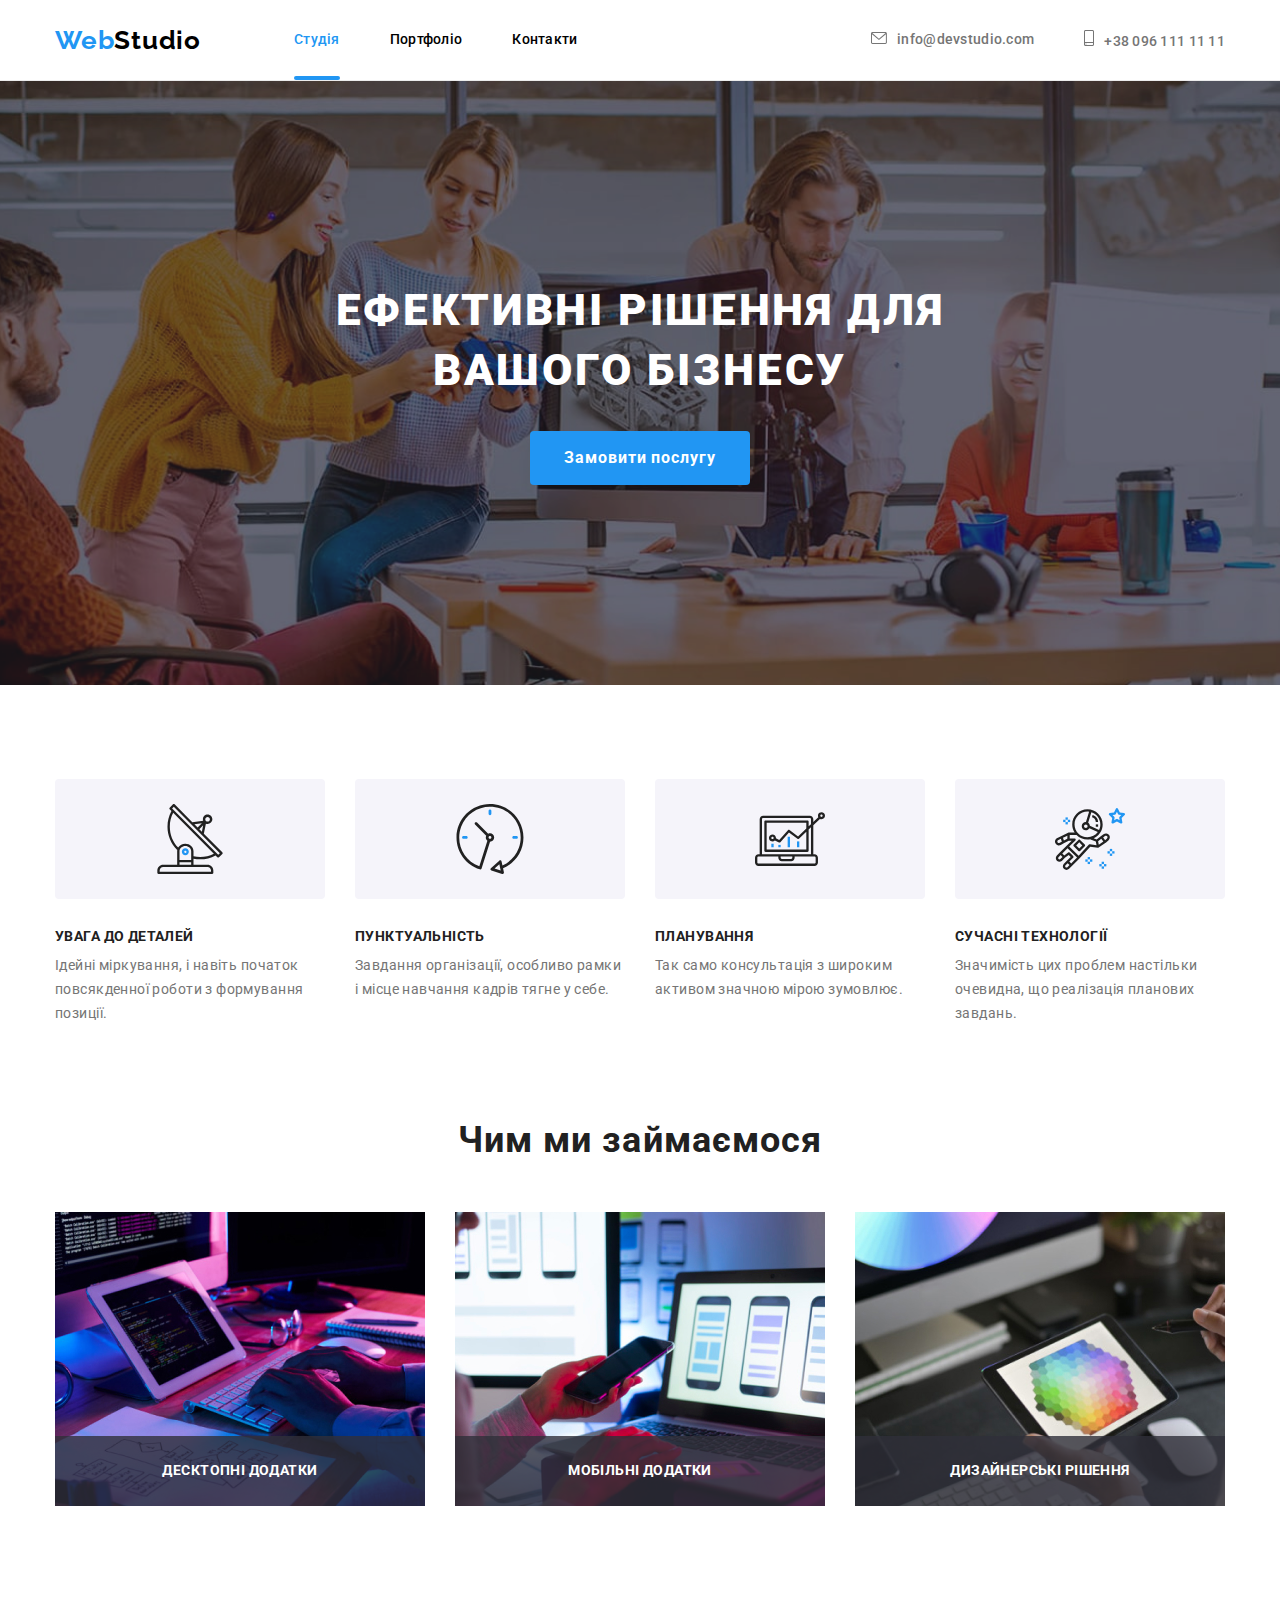
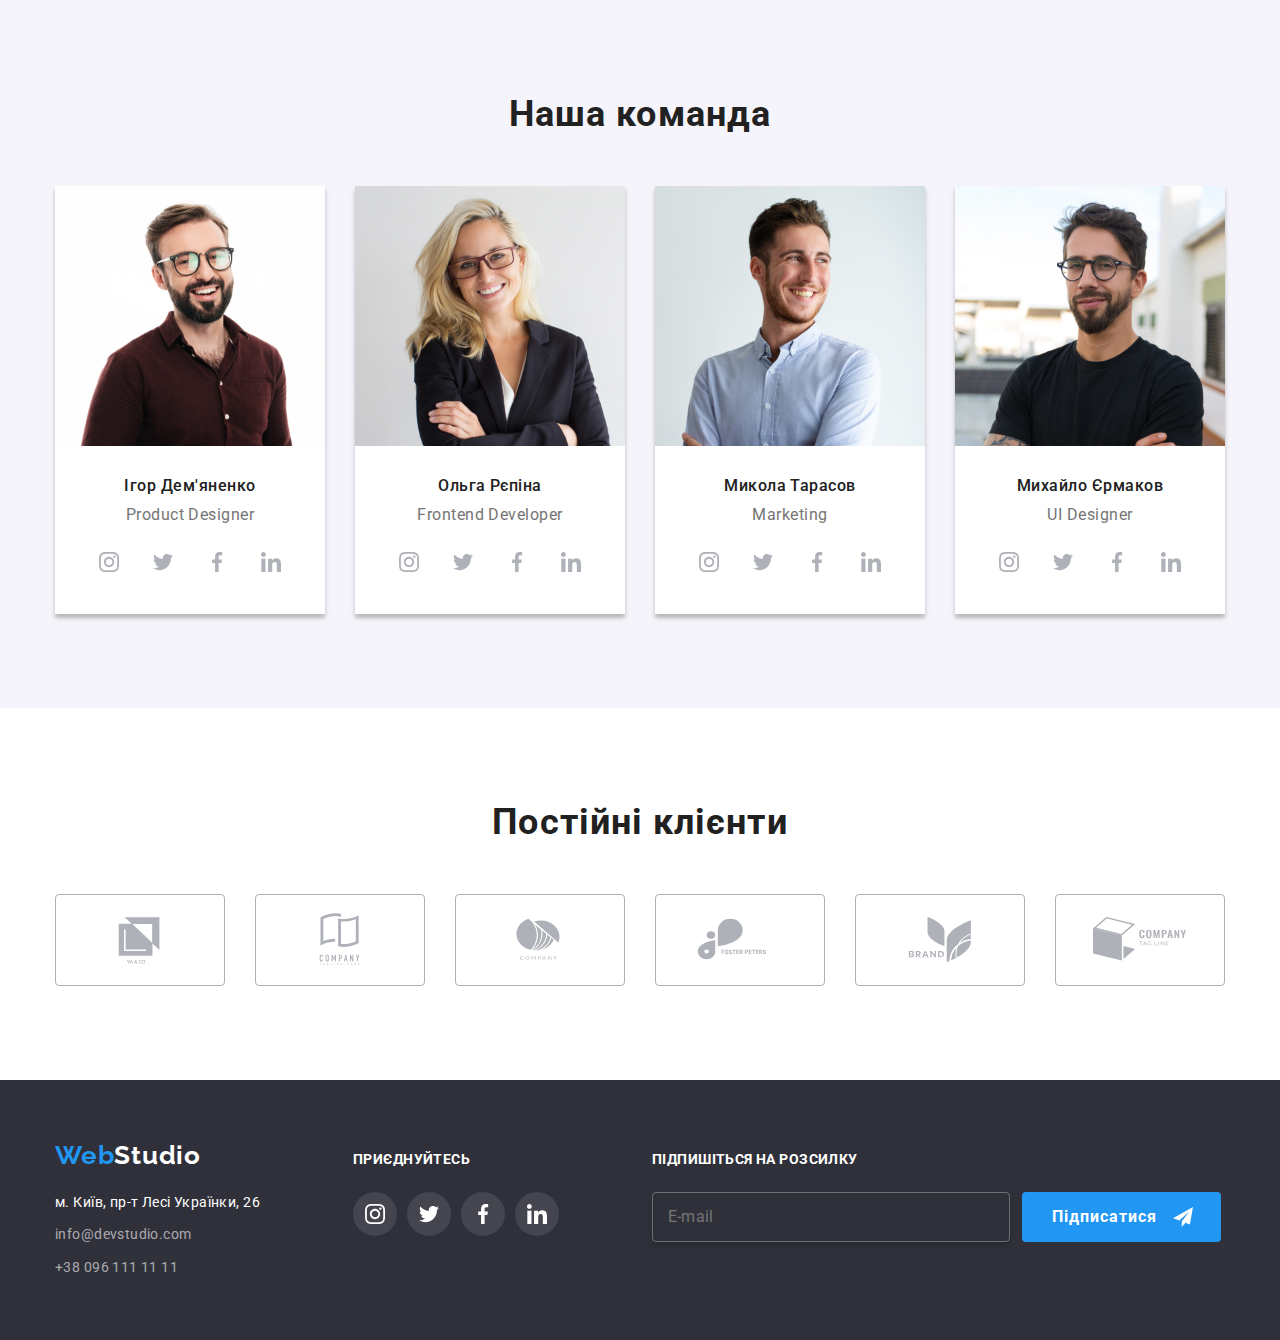
==== index.html @ 52f55c36 "Alex" ====
<!DOCTYPE html>
<html lang="uk">
  <head>
    <meta charset="UTF-8">
    <meta http-equiv="X-UA-Compatible" content="IE=edge">
    <meta name="viewport" content="width=device-width, initial-scale=1.0">
    <title>WebSudio</title>    
    <link rel="preconnect" href="https://fonts.googleapis.com">
    <link rel="preconnect" href="https://fonts.gstatic.com" crossorigin>
    <link href="https://fonts.googleapis.com/css2?family=Raleway:wght@700&family=Roboto:wght@400;500;700;900&display=swap" rel="stylesheet">    
    <link rel="stylesheet" href="https://cdnjs.cloudflare.com/ajax/libs/modern-normalize/1.1.0/modern-normalize.css" integrity="sha512-Y0MM+V6ymRKN2zStTqzQ227DWhhp4Mzdo6gnlRnuaNCbc+YN/ZH0sBCLTM4M0oSy9c9VKiCvd4Jk44aCLrNS5Q==" crossorigin="anonymous" referrerpolicy="no-referrer">
    <link rel="stylesheet" href="./css/style.css">
  </head>
  <body>
    <!-- Шапка сторінки -->
    <header class="header">
      <nav class="container main-nav">
      <!-- Навігація на інші сторінки -->        
        <a class="header-logo link" href="./">        
          <span class="logo-cyan">Web</span>Studio
        </a>          
        <ul class="header-list list">
          <li class="item"><a href="./" class="header-link-select link">Студія</a></li>
          <li class="item"><a href="./portfolio.html" class="header-link link">Портфоліо</a></li>
          <li class="item"><a href="" class="header-link link">Контакти</a></li>
        </ul>                
        <!-- Посилання на e-mail та телефон-->        
        <ul class="auth list">
          <li class="item">
           <a class="auth-mail link" href="mailto:info@devstudio.com"><svg width="16" height="12" class="auth-mail-icon">
            <use href="./images/icons.svg#icon-envelope"></use>
          </svg>info@devstudio.com</a>          
          </li>
          <li class="item"><a class="auth-tel link"  href="tel:+380961111111"><svg width="10" height="16" class="auth-tel-icon">
            <use href="./images/icons.svg#icon-smartphone"></use>
          </svg>+38 096 111 11 11</a></li>
        </ul>
        </nav>              
    </header>    
    <!-- Основна сторінка сайту-->  
    <main>
      <!-- Герой-->
      <section class="hero">
        <div class="container-hero">        
        <h1 class="hero-title">Ефективні рішення для вашого бізнесу</h1>        
          <button type="button" class="hero-btn link" data-modal-open>Замовити послугу</button>
          <!-- Модальне вікно-->    
          <div class="backdrop is-hidden" data-modal>
            <div class="modal">
              <p class="modal-heading">Залиште свої дані, ми вам передзвонимо</p>
              <form action="">
                <div class="modal-input-group">
                  <label for="name" class="lab-form">Ім'я</label>
                  <div class="modal-input-wrapper">
                    <input type="text" class="modal-input" placeholder="" name="name" required autofocus>
                  <svg width="18" height="18" class="modal-input-icon">
                    <use href="./images/icons.svg#icon-person">
                  </svg>
                  </div>
                </div>
                <div class="modal-input-group">
                  <label for="name" class="lab-form">Телефон</label>
                  <div class="modal-input-wrapper">
                    <input type="tel" class="modal-input" name="tel" required>
                  <svg width="18" height="18" class="modal-input-icon">
                    <use href="./images/icons.svg#icon-phone">
                  </svg>
                  </div>
                </div>                  
                <div class="modal-input-group">
                  <label for="name" class="lab-form">Пошта</label>
                  <div class="modal-input-wrapper">
                    <input type="email" class="modal-input" placeholder="" name="email" required>
                    <svg width="18" height="18"class="modal-input-icon">
                      <use href="./images/icons.svg#icon-email">
                    </svg>
                  </div>
                </div>
                <div class="modal-input-group">
                  <label for="coment" class="lab-form">Коментар</label>
                  <textarea name="coment" id="coment" class="modal-text" placeholder="Введіть текст"></textarea></div>
                <div class="center-checkbox">
                  <div class="modal-checkbox">
                    <label class="modal-conditions">
                      <input type="checkbox" name="conditions" class="checkbox"><span class="checkbox-icon"></span>Погоджуюся з розсилкою та приймаю
                    </label>
                    <a href="" class="modal-umovi">Умови договору</a>
                  </div>
                </div>
                <button type="submit" class="form-send-btn">Відправити</button>
              </form>
              <button type="button" class="modal-close" data-modal-close><svg width="18" height="18" class="close-icon">
                <use href="./images/icons.svg#icon-close"></use>
              </svg></button>
            </div>
          </div>
          <script src="./is/modal.js"></script>
        </div>
      </section>
      <!-- Функції-->      
      <section class="feature">
        <div class="container">          
        <ul class="feature-list list">
            <li class="item"> 
              <div class="feature-icon">
              <svg width="70" height="70">
                <use href="./images/icons.svg#icon-antenna"></use>
              </svg></div>
              <h3 class="feature-title">УВАГА ДО ДЕТАЛЕЙ</h3>
              <p class="feature-text">Ідейні міркування, і навіть початок повсякденної роботи з формування позиції.</p>          
            </li>
            <li class="item"> 
              <div class="feature-icon">
                <svg width="70" height="70">
                <use href="./images/icons.svg#icon-clock"></use>
              </svg></div>
              <h3 class="feature-title">ПУНКТУАЛЬНІСТЬ</h3>
              <p class="feature-text">Завдання організації, особливо рамки і місце навчання кадрів тягне у себе.</p>
            </li>
            <li class="item">
              <div class="feature-icon">
                <svg width="70" height="70">
                <use href="./images/icons.svg#icon-diagram"></use>
              </svg></div>
              <h3 class="feature-title">ПЛАНУВАННЯ</h3>
              <p class="feature-text">Так само консультація з широким активом значною мірою зумовлює.</p>
            </li>
            <li class="item">
              <div class="feature-icon">
                <svg width="70" height="70">
                <use href="./images/icons.svg#icon-astronaut"></use>
              </svg></div>
              <h3 class="feature-title">СУЧАСНІ ТЕХНОЛОГІЇ</h3>
              <p class="feature-text">Значимість цих проблем настільки очевидна, що реалізація планових завдань.</p>
            </li>
        </ul>
        </div>
      </section>
      <!-- Напрями-->
      <section class="direct">
        <div class="container">
        <h2 class="title">Чим ми займаємося</h2>
        <ul class="direct-list list">
          <li class="direct-item">
            <a href="">
              <img src="./images/box-1.jpg" alt="бокс 1" width="370" height="294">
            </a>
            <div class="direct-subtitle">Десктопні додатки</div>
          </li>
          <li class="direct-item">
            <a href="">
              <img src="./images/box-2.jpg" alt="бокс 2" width="370" height="294">
            </a>
            <div class="direct-subtitle">Мобільні додатки</div>
          </li>
          <li class="direct-item">
            <a href="">
              <img src="./images/box-3.jpg" alt="бокс 3" width="370" height="294">
            </a>
            <div class="direct-subtitle">Дизайнерські рішення</div>
          </li>
        </ul>
        </div>
      </section>
      <!-- Команда-->
      <section class="team">
        <div class="container">
        <h2 class="title">Наша команда</h2>      
        <ul  class="team-list list">
          <li class="team-item">
            <img src="./images/team_card_1.jpg" alt="картка команди 1" width="270" height="260">
            <h3 class="subtitle">Ігор Дем'яненко</h3>
            <p class="desc">Product Designer</p>
            <ul class="team-soc-list list">
              <li class="soc-item"><a href="#" class="soc-link link">
                <svg width="20" height="20" class="soc-icon">
                  <use href="./images/icons.svg#icon-instagram"></use>
                </svg>
              </a></li>
              <li class="soc-item"><a href="#" class="soc-link link">
                <svg width="20" height="20" class="soc-icon">
                  <use href="./images/icons.svg#icon-twitter"></use>
                </svg>
              </a></li>
              <li class="soc-item"><a href="#" class="soc-link link">
                <svg width="20" height="20" class="soc-icon">
                  <use href="./images/icons.svg#icon-facebook"></use>
                </svg>
              </a></li>
              <li class="soc-item"><a href="#" class="soc-link link">
                <svg width="20" height="20" class="soc-icon">
                  <use href="./images/icons.svg#icon-linkedin"></use>
                </svg>
              </a></li>
            </ul>
          </li>
          <li class="team-item">
            <img src="./images/team_card_2.jpg" alt="картка команди 2" width="270" height="260">
            <h3 class="subtitle">Ольга Рєпіна</h3>
            <p class="desc">Frontend Developer</p>
            <ul class="team-soc-list list">
              <li class="soc-item"><a href="#" class="soc-link link">
                  <svg width="20" height="20" class="soc-icon">
                    <use href="./images/icons.svg#icon-instagram"></use>
                  </svg>
                </a></li>
              <li class="soc-item"><a href="#" class="soc-link link">
                  <svg width="20" height="20" class="soc-icon">
                    <use href="./images/icons.svg#icon-twitter"></use>
                  </svg>
                </a></li>
              <li class="soc-item"><a href="#" class="soc-link link">
                  <svg width="20" height="20" class="soc-icon">
                    <use href="./images/icons.svg#icon-facebook"></use>
                  </svg>
                </a></li>
              <li class="soc-item"><a href="#" class="soc-link link">
                  <svg width="20" height="20" class="soc-icon">
                    <use href="./images/icons.svg#icon-linkedin"></use>
                  </svg>
                </a></li>
            </ul>
          </li>
          <li class="team-item">
            <img src="./images/team_card_3.jpg" alt="картка команди 3" width="270" height="260">
            <h3 class="subtitle">Микола Тарасов</h3>
            <p class="desc">Marketing</p>
            <ul class="team-soc-list list">
              <li class="soc-item"><a href="#" class="soc-link link">
                  <svg width="20" height="20" class="soc-icon">
                    <use href="./images/icons.svg#icon-instagram"></use>
                  </svg>
                </a></li>
              <li class="soc-item"><a href="#" class="soc-link link">
                  <svg width="20" height="20" class="soc-icon">
                    <use href="./images/icons.svg#icon-twitter"></use>
                  </svg>
                </a></li>
              <li class="soc-item"><a href="#" class="soc-link link">
                  <svg width="20" height="20" class="soc-icon">
                    <use href="./images/icons.svg#icon-facebook"></use>
                  </svg>
                </a></li>
              <li class="soc-item"><a href="#" class="soc-link link">
                  <svg width="20" height="20" class="soc-icon">
                    <use href="./images/icons.svg#icon-linkedin"></use>
                  </svg>
                </a></li>
            </ul>
          </li>
          <li class="team-item">
            <img src="./images/team_card_4.jpg" alt="картка команди 4" width="270" height="260">
            <h3 class="subtitle">Михайло Єрмаков</h3>
            <p class="desc">UI Designer</p>
            <ul class="team-soc-list list">
              <li class="soc-item"><a href="#" class="soc-link link">
                  <svg width="20" height="20" class="soc-icon">
                    <use href="./images/icons.svg#icon-instagram"></use>
                  </svg>
                </a></li>
              <li class="soc-item"><a href="#" class="soc-link link">
                  <svg width="20" height="20" class="soc-icon">
                    <use href="./images/icons.svg#icon-twitter"></use>
                  </svg>
                </a></li>
              <li class="soc-item"><a href="#" class="soc-link link">
                  <svg width="20" height="20" class="soc-icon">
                    <use href="./images/icons.svg#icon-facebook"></use>
                  </svg>
                </a></li>
              <li class="soc-item"><a href="#" class="soc-link link">
                  <svg width="20" height="20" class="soc-icon">
                    <use href="./images/icons.svg#icon-linkedin"></use>
                  </svg>
                </a></li>
            </ul>
          </li>
        </ul>
        </div>
      </section>
      <!-- Клієнти-->
      <section class="customers">
        <div class="container">
          <h2 class="title">Постійні клієнти</h2>
          <ul class="customers-list list">
            <li class="customers-item"><a href="#" class="customers-link link">
              <svg width="106" height="60" class="customers-icon">
                <use href="./images/icons.svg#icon-Logo-1"></use>
              </svg>
            </a></li>
            <li class="customers-item"><a href="#" class="customers-link link">
                <svg width="106" height="60" class="customers-icon">
                  <use href="./images/icons.svg#icon-Logo-2"></use>
                </svg>
              </a></li>
            <li class="customers-item"><a href="#" class="customers-link link">
                <svg width="106" height="60" class="customers-icon">
                  <use href="./images/icons.svg#icon-Logo-3"></use>
                </svg>
              </a></li>
            <li class="customers-item"><a href="#" class="customers-link link">
                <svg width="106" height="60" class="customers-icon">
                  <use href="./images/icons.svg#icon-Logo-4"></use>
                </svg>
              </a></li>
            <li class="customers-item"><a href="#" class="customers-link link">
                <svg width="106" height="60" class="customers-icon">
                  <use href="./images/icons.svg#icon-Logo-5"></use>
                </svg>
              </a></li>
            <li class="customers-item"><a href="#" class="customers-link link">
                <svg width="106" height="60" class="soc-icon">
                  <use href="./images/icons.svg#icon-Logo-6"></use>
                </svg>
              </a></li>
          </ul>
        </div>
      </section>      
    </main>
    <!-- FOOtER-->
    <footer class="footer">
      <div class="container-footer">
        <div class="footer-block">
          <a class="footer-logo link" href="./">
            <span class="logo-cyan">Web</span>Studio
          </a>
          <address class="footer-address-text link">
            <p>м. Київ, пр-т Лесі Українки, 26</p>
            <!-- Посилання на e-mail та телкфон-->
            <ul class="footer-nav list">
              <li class="item"><a class="footer-mail link" href="mailto:info@devstudio.com">info@devstudio.com</a></li>
              <li><a class="footer-tel link" href="tel:+380961111111">+38 096 111 11 11</a></li>
            </ul>
          </address>
        </div>
        <div class="footer-block">
          <h4 class="foot-subtitle">приєднуйтесь</h4>
          <ul class="footer-soc-list list">
            <li class="footer-soc-item"><a href="#" class="footer-soc-link link">
                <svg width="20" height="20" class="footer-soc-icon">
                  <use href="./images/icons.svg#icon-instagram"></use>
                </svg>
              </a></li>
            <li class="footer-soc-item"><a href="#" class="footer-soc-link link">
                <svg width="20" height="20" class="soc-icon">
                  <use href="./images/icons.svg#icon-twitter"></use>
                </svg>
              </a></li>
            <li class="footer-soc-item"><a href="#" class="footer-soc-link link">
                <svg width="20" height="20" class="soc-icon">
                  <use href="./images/icons.svg#icon-facebook"></use>
                </svg>
              </a></li>
            <li class="footer-soc-item"><a href="#" class="footer-soc-link link">
                <svg width="20" height="20" class="soc-icon">
                  <use href="./images/icons.svg#icon-linkedin"></use>
                </svg>
              </a></li>
          </ul>
        </div>
        <div class="footer-block">
          <h4 class="foot-subtitle">Підпишіться на розсилку</h4>
          <form action="" class="mailing">
            <div class="mailing">
            <input type="email" class="footer-input" placeholder="E-mail" name="email" required></div>
            <div class="mailing">
            <button type="submit" class="footer-send-btn">Підписатися<svg width="20" height="20" class="send-icon">
              <use href="./images/icons.svg#icon-send"></use>
            </svg></button>
            
          </div>
          
          </form>
        </div>
      </div>
    </footer>
  </body>
</html>
---- css/style.css ----
:root {
  --primary-text-color: #212121;
  --secandary-text-color: #757575;
  --title-text-color: #000;
  --accent-color: #2196f3;
  --light-color: #FFF;
  --grey-color: #F5F4FA;
  --background-dark-color: #2F303A;
  --soc-color: #AFB1B8;
  --shadow-color: #EEEEEE;
  --border-color: #ECECEC;
  --timing-function: cubic-bezier(0.4, 0, 0.2, 1);
}
p, h1, h2, h3, h4, h5, h6 {
  margin: 0;
}

ul {
  margin: 0;
  padding-left: 0;
}

button {  
  cursor: pointer;
}

body {
  font-family: 'Roboto', sans-serif;
  margin: 0;
  padding: 0; 
}

.link {
  text-decoration: none;
}

.list {
  list-style: none;
}

.container {
  width: 1200px;
  padding: 0 15px;
  margin: 0 auto;
}
/*---HEADER---*/
.header {  
  border-bottom: 1px solid var(--border-color);
  background-color: var(--light-color);
}

.main-nav {
  display: flex;
  align-items: center;
  justify-content: flex-start;
}

.header-list {
  display: flex;
}

.header-list .item + .item {
  margin-left: 50px;
}

.header-logo {
  margin-right: 93px;

  font-family: 'Raleway';
  font-style: normal;
  font-weight: 700;
  font-size: 26px;
  line-height: 1.19;
  letter-spacing: 0.03em;
  color: var(--title-text-color);

  transition: color 250ms var(--timing-function);
}

.header-logo:hover,
.header-logo:focus,
.footer-logo:hover,
.footer-logo:focus {
  color: var(--accent-color);
}
.logo-cyan {
  color: var(--accent-color);
}

.header-link {
  position: relative;
  display: block;
  padding-top: 32px;
  padding-bottom: 32px;

  font-weight: 500;
  font-size: 14px;
  line-height: 1.14;
  letter-spacing: 0.02em;
  color: var(--title-text-color);

  transition: color 250ms var(--timing-function);
}
.header-link-select {
  position: relative;
  display: block;
  padding-top: 32px;
  padding-bottom: 32px;

  font-weight: 500;
  font-size: 14px;
  line-height: 1.14;
  letter-spacing: 0.02em;
  color: var(--accent-color);
}

.header-link:hover,
.header-link:focus {
  color: var(--accent-color);
}

.header-link-select::after {
  content: '';
  position: absolute;
  left: 0;
  bottom: 0;
  opacity: 1;

  width: 100%;
  height: 4px;
  border-radius: 2px;
  background-color: var(--accent-color);
}

.auth {
  display: flex;
  margin-left: auto;  
}

.auth .item+.item {
  margin-left: 50px;
}

.auth-mail:hover,
.auth-mail:focus {
  color: var(--accent-color);
}


.auth-mail,
.auth-tel {
  padding-top: 32px;
  padding-bottom: 32px;
  font-weight: 500;
  font-size: 14px;
  line-height: 1.14;
  letter-spacing: 0.02em;  
  color: var(--secandary-text-color);

  transition: color 250ms var(--timing-function);  
}

.auth-tel:hover,
.auth-tel:focus {
  color: var(--accent-color);
}

.auth-mail-icon {
  margin-right: 10px;
  fill: currentColor;

  transition: fill 250ms var(--timing-function);
}

.auth-tel-icon {  
  margin-right: 10px;
  fill: currentColor;

  transition: fill 250ms var(--timing-function);
}
/*---MAIN---*/
.hero { 
  max-width: 1600px;
  background-image: url('../images/img-fon.jpg');
  background-size: cover;
  background-position: center; 
  background-repeat: no-repeat; 
  margin: 0 auto;  
}
.container-hero {
  background-color: rgba(47, 48, 58, 0.4);
  margin: 0 auto;
  padding: 200px 0;
}

.hero-title {
  display: block;
  width: 700px;
  margin: 0 auto 30px;

  font-weight: 900;
  font-size: 44px;
  line-height: 1.36;
  text-align: center;
  letter-spacing: 0.06em;
  text-transform: uppercase;  
  color: var(--light-color);  
}

.hero-btn {
  display: inline-block;
  padding: 10px 32px;
  border-radius: 4px;
  border-color: transparent;
  background-color: var(--accent-color);
  font-weight: 700;
  margin: 0 auto;

  font-family: inherit;
  font-weight: 700;
  font-size: 16px;
  line-height: 1.87;
  display: flex;
  align-items: center;
  text-align: center;
  letter-spacing: 0.06em;     
  color: var(--light-color);

  transition: color 250ms var(--timing-function);  
}

.hero-btn:hover,
.hero-btn:focus {
  color: var(--title-text-color);
}
/*---MODAL---*/
.backdrop {
  position: fixed;
  top: 0;
  left: 0;
  width: 100%;
  height: 100%;
  background: rgba(0, 0, 0, 0.2);

  opacity: 1;
  z-index: 2;
  transition: opacity 250ms var(--timing-function),
    visibility 250ms var(--timing-function);
}

.backdrop.is-hidden {
  visibility: hidden;
  opacity: 0;
  pointer-events: none;
}

.backdrop.is-hidden .modal {
  opacity: 0;
  transform: translate(-50%, -50%) scale(0);  
}
.modal {
  position: absolute;
  top: 50%;
  left: 50%;
  padding: 40px 40px;
  
  transform: translate(-50%, -50%) scale(1);
  transition: opacity 250ms var(--timing-function), transform 250ms var(--timing-function);

  min-width: 528px;
  min-height: 581px;
  border-radius: 4px;  
  background: var(--light-color);
}

.modal-close {
  position: absolute;
  padding: 0;
  top: 8px;
  right: 8px;
  border: var(--light-color);
}

.close-icon {
  width: 30px;
  height: 30px;
  padding: 6px;
  background-color: transparent;   
  fill: var(--title-text-color); 
  border: 1px solid rgba(0, 0, 0, 0.1);
  border-radius: 15px; 
}

.close-icon:hover,
.close-icon:focus {
  fill: var(--accent-color)
}

.modal-heading {
  margin-bottom: 12px;

  font-weight: 700;
  font-size: 20px;
  line-height: 1.15;
  text-align: center;
  letter-spacing: 0.03em;
  color: var(--primary-text-color);
}

.modal-input {  
  width: 100%;
  height: 40px;
  padding: 12px;
  padding-left: 42px; 
  border: 1px solid rgba(33, 33, 33, 0.2);
  border-radius: 4px;

  font-weight: 400;
  font-size: 12px;
  color: var(--primary-text-color);

  transform: border-color 250ms var(--timing-function);
}

.modal-input::placeholder {
  color: var(--accent-color);
  font-weight: 700;
}

.modal-input:hover,
.modal-input:focus {
  border-color: var(--accent-color);  
}
/*
.modal-input:not(:focus):not(:placeholder-shown):valid {
  background-color: transparent;
}

.modal-input:not(:focus):not(:placeholder-shown):invalid {
  background-color: transparent;
}
*/
.modal-input-group {
  display: block;
  margin-bottom: 10px;
}
.modal-input-wrapper {
  position: relative;
}

.lab-form {
  display: block;
  margin-bottom: 4px;
  font-weight: 400;
  font-size: 12px;
  letter-spacing: 0.01em;  
  color: var(--secandary-text-color);
}

.modal-input-icon {
  position: absolute;
  top: 50%;
  left: 12px;
  transform: translateY(-50%);
  fill: currentColor;
}

.modal-input:hover + .modal-input-icon {
  fill: var(--accent-color);
}
.modal-input:focus + .modal-input-icon {
  fill: var(--accent-color);
}

.modal-text {
  width: 100%;
  height: 120px;
  border: 1px solid rgba(33, 33, 33, 0.2);
  border-radius: 4px;
  padding: 12px 16px;
  resize: none;
  
  font-weight: 400;
  font-size: 12px;
  line-height: 1.15;
  letter-spacing: 0.01em;
  color: var(--primary-text-color);
}

.modal-text:hover,
.modal-text::placeholder {
  background-color: transparent;
  border-color: var(--accent-color);
}
.center-checkbox {
  padding: 0 14px;
  margin-bottom: 30px;
}
.modal-checkbox {
  display: flex;
  justify-content: flex-end;
  padding: 0 14px;
  
}

.modal-conditions {
  position: relative;
  display: flex;
  justify-content: center;
  font-weight: 400;
  font-size: 14px;
  letter-spacing: 0.03em;  
  color: var(--secandary-text-color);
}
.checkbox {
  appearance: none;
}

.checkbox-icon {
  display: flex;
  margin-right: 10px;  
  width: 16px;
  height: 16px;
  border: 2px solid var(--primary-text-color);
  border-radius: 2px;
}

.checkbox:checked + .checkbox-icon {
  border-color: transparent;
  background-color: var(--accent-color);
  background-image: url(../images/check.svg);
  background-size: contain;
  background-origin: border-box;
}

.modal-umovi {
  display: flex;
  justify-content: center;
  margin-left: 6px;
  font-weight: 400;
  font-size: 14px;
  letter-spacing: 0.03em;
  color: var(--accent-color);
}

.form-send-btn {
  display: inline-block;
    padding: 10px 52px;
    border-radius: 4px;
    border-color: transparent;
    background-color: var(--accent-color);
    font-weight: 700;
    margin: 0 auto;
  
    font-family: inherit;
    font-weight: 700;
    font-size: 16px;
    line-height: 1.87;
    display: flex;
    align-items: center;
    text-align: center;
    letter-spacing: 0.06em;
    color: var(--light-color);
  
    transition: color 250ms var(--timing-function);
}

.form-send-btn:hover,
.form-send-btn:focus {
  color: var(--title-text-color);
}
/*---FEATURE---*/
.feature-list {
  display: flex;
    
}

.feature-list .item+.item {
  margin-left: 30px;
}

.feature {
  margin-top: 0;
  padding: 94px 15px;
}

.feature-icon {
  display: flex;
  height: 120px;
  background-color: var(--grey-color) ;
  justify-content: center;
  align-items: center; 
  margin-bottom: 30px;  
  border-radius: 4px;
  
}

.feature-title {
  margin-bottom: 10px;  

  font-size: 14px;
  line-height: 1.14;
  letter-spacing: 0.03em;
  text-transform: uppercase;  
  color: var(--primary-text-color);
}
.feature-text {
  max-width: 270px;
  font-size: 14px;
  line-height: 1.71;
  letter-spacing: 0.03em;  
  color: var(--secandary-text-color);
}
/*---DIRECT---*/
.direct {
  margin-top: 0;
  padding-top: 0;
  padding-left: 15px;
  padding-right: 15px;
  padding-bottom: 94px;
}

.direct-list {
  display: flex;
  margin: 0 0;
}

.direct-list .direct-item+.direct-item {
  margin-left: 30px;  
}
.direct-item {
  position: relative;   
}

.direct-subtitle {
  display: flex;
  width: 370px;
  height: 70px;
  justify-content: center;
  align-items: center;
  padding: 27 auto;
  position: absolute;
  bottom: 0px;
  background: rgba(47, 48, 58, 0.8);
  
  font-weight: 700;
  font-size: 14px;
  line-height: 1.14;
  text-align: center;
  letter-spacing: 0.03em;
  text-transform: uppercase;

  color: var(--light-color);
}
/*---TEAM---*/
.team {
  margin: 0 0;
  padding: 94px 15px;
  background: var(--grey-color);
}

.team-list {
  display: flex;
  margin: 0 0;  
}

img {
  display: block;
}

.team-list .team-item+.team-item {
  margin-left: 30px;
  max-width: 270px;
}

.team-item {  
  padding-bottom: 30px;
  background-color: var(--light-color);
  box-shadow: 0px 4px 4px rgba(0, 0, 0, 0.25);
}

.title {
  margin-bottom: 50px;

  font-size: 36px;
  line-height: 1.16;
  text-align: center;
  letter-spacing: 0.03em;  
  color: var(--primary-text-color);
}

.subtitle {
  margin-top: 30px;
  margin-bottom: 10px;
  font-weight: 500;
  font-size: 16px;
  line-height: 1.19;
  text-align: center;
  letter-spacing: 0.03em;  
  color: var(--primary-text-color);
}

.desc {
  margin-bottom: 16px;

  font-size: 16px;
  line-height: 1.19;
  text-align: center;
  letter-spacing: 0.03em;
  color: var(--secandary-text-color);
}

.team-soc-list {
  display: flex;
  justify-content: center;
  justify-items: center;
}

.soc-item {
  width: 44px;
  height: 44px;
}
.soc-item:not( :last-child ) {
  margin-right: 10px;
}

.soc-link {
  width: 100%;
  height: 100%;
  display: flex;  
  border-radius: 50%;
  background-color: var(--light-color);
  justify-content: center;
  align-items: center;
  color: var(--soc-color);

  transition: background-color 250ms var(--timing-function);
}

.soc-link:hover,
.soc-link:focus {
  background-color: var(--accent-color);
  color: var(--light-color);
}

.soc-icon {
  fill: currentColor;

  transition: color 250ms var(--timing-function);
}

.customers {
  margin: 0 0;
  padding: 94px 15px;
}
.customers-list {
  display: flex;
  justify-content: center;
  justify-items: center;
}

.customers-item {
  width: 170px;
  height: 92px;  
}

.customers-item:not( :last-child) {
  margin-right: 30px;
}

.customers-link {
  width: 100%;
  height: 100%;
  display: flex;  
  background-color: var(--light-color);
  justify-content: center;
  align-items: center;
  color: var(--soc-color);
  border: 1px solid var(--soc-color);
  border-radius: 4px;
}

.customers-link:hover,
.customers-link:focus {
  border-color: var(--accent-color);
  color: var(--accent-color);
}

.customers-icon {
  fill: currentColor;

  transition: color 250ms var(--timing-function);
}
/*---PORTFOLIO---*/
.portfolio {
  padding: 94px 15px 64px;
}
.button-list {
  display: flex;
  align-items: center;
  justify-content: center;
  margin-bottom: 50px;  
}

.button-list .item+.item {
  margin-left: 8px;  
}

.portfolio-btn {
  display: inline-block;
  padding: 6px 25px;
  border-radius: 4px;
  border-color: transparent;
  background-color: var(--grey-color);
  margin: 0 auto;

  font-family: inherit;
  font-weight: 500;
  font-size: 16px;
  line-height: 1.63;
  text-align: center;
  letter-spacing: 0.03em;  
  color: var(--primary-text-color);
   
  transition: background-color 250ms var(--timing-function), color 250ms var(--timing-function), box-shadow 250ms var(--timing-function);
}

.portfolio-btn:hover {
  color: var(--light-color);
  background-color: var(--accent-color);
  box-shadow: 0px 4px 4px rgba(0, 0, 0, 0.25);
}

.portfolio-btn:focus {
  color: var(--light-color);
  background-color: var(--accent-color);
  box-shadow: 0px 4px 4px rgba(0, 0, 0, 0.25);
}

.portfolio-list {
  display: inline-flex;
  flex-wrap: wrap;
  margin: 0 0;
  gap: 30px;    
}

.portfolio-link {
  position: relative;
  display: block;
  overflow: hidden;

}

.portfolio-link:hover {
  box-shadow: 0px 1px 1px rgba(0, 0, 0, 0.12), 0px 4px 4px rgba(0, 0, 0, 0.06), 1px 4px 6px rgba(0, 0, 0, 0.16);
}

.portfolio-link:focus {
  box-shadow: 0px 1px 1px rgba(0, 0, 0, 0.12), 0px 4px 4px rgba(0, 0, 0, 0.06), 1px 4px 6px rgba(0, 0, 0, 0.16);
}

.portfolio-item:hover .portfolio-cover-text {
  transform: translateY(0);
}

.portfolio-img {  
  position: relative;  
  overflow: hidden;
}
/*--.portfolio-img::before {
  position: absolute;
  display: block;
  content: '';
  width: 370px;
  height: 294px;
  padding: 63px 24px;
  background: rgba(33, 150, 243, 0.9);
  opacity: 0;
  transform: translateY(100%);
  transition: transform 250ms var(--timing-function);  
}--*/

.portfolio-cover-text {
  position: absolute;
  top: 0;
  padding: 63px 24px;
  height: 100%;
  transform: translateY(100%);
  transition: transform 250ms var(--timing-function);  

  font-weight: 400;
  font-size: 18px;
  line-height: 1.55;
  letter-spacing: 0.03em;
  color: var(--light-color);
  background: rgba(33, 150, 243, 0.9);
}

.portfolio-info {
  background-color: var(--light-color) ;
  border: 1px solid var(--border-color);
  padding: 20px 24px;   
}

.portfolio-title {
  margin-bottom: 4px;
  
  font-size: 18px;
  line-height: 2;
  letter-spacing: 0.06em;  
  color: var(--primary-text-color);
}

.portfolio-sutitle {
  font-size: 16px;
  line-height: 1.88;
  letter-spacing: 0.03em;  
  color: var(--secandary-text-color);
}

/*---FOOtER---*/
.footer {
  padding: 60px 0;  
  background-color: var(--background-dark-color);
}

.container-footer {
  display: flex;
  width: 1200px;
  align-items: baseline;
  padding: 0 15px;
  margin: 0 auto;
}

.footer-block:not(:last-child) {
  margin-right: 93px;
}

.footer-logo {
  font-family: 'Raleway';
  font-style: normal;
  font-weight: 700;
  font-size: 26px;
  line-height: 1.19;
  letter-spacing: 0.03em;
  color: var(--light-color);

  transition: color 250ms var(--timing-function);  
}

.footer-address-text {
  margin-top: 20px;
  
  font-family: 'Roboto';
  font-style: normal;
  font-weight: 400;
  font-size: 14px;
  line-height: 1.71;
  letter-spacing: 0.03em;
  color: var(--light-color);
}

.footer-address-text p,
.footer-nav .item {
  margin-bottom: 9px;
}

.footer-tel,
.footer-mail {
  font-family: 'Roboto';
  font-style: normal;
  font-weight: 400;
  font-size: 14px;
  line-height: 1.71;
  letter-spacing: 0.03em;
  color: rgba(255, 255, 255, 0.6);

  transition: color 250ms var(--timing-function);
}

.footer-tel:hover,
.footer-mail:hover,
.footer-tel:focus,
.footer-mail:focus {
  color: var(--accent-color);
}

.foot-soc {
  display: flex;
}
.foot-subtitle {
  margin-bottom: 20px;

  font-family: 'Roboto';
  font-style: normal;
  font-weight: 700;
  font-size: 14px;
  line-height: 1.71;
  letter-spacing: 0.03em;
  text-transform: uppercase;
  color: var(--light-color);
}

.footer-soc-list {
  display: flex;
  justify-content: center;
  justify-items: center;
}

.footer-soc-item {
  width: 44px;
  height: 44px;
}

.footer-soc-item:not( :last-child) {
  margin-right: 10px;
}

.footer-soc-link {
  width: 100%;
  height: 100%;
  display: flex;
  border-radius: 50%;
  background-color: rgba(255, 255, 255, 0.1);
  justify-content: center;
  align-items: center;
  color: var(--light-color);

  transition: background-color 250ms var(--timing-function);
}

.footer-soc-link:hover,
.footer-soc-link:focus {
  background-color: var(--accent-color);
  color: var(--light-color);
}

.footer-soc-icon {
  fill: currentColor;

  transition: color 250ms var(--timing-function);
}
.footer-input {  
  width: 358px;
  height: 50px;
  padding: 15px;
  background-color: transparent;
  border: 1px solid rgba(255, 255, 255, 0.3);
  box-shadow: 0 4px 4px rgba(0, 0, 0, 0.15);
  border-radius: 4px;

  font-weight: 400;
font-size: 16px;
  line-height: 1.25;
  letter-spacing: 0.01em;
  color: rgba(255, 255, 255, 0.6);

  transform: border-color 250ms var(--timing-function);
}

.footer-input:hover {
  background-color: transparent;
  border-color: var(--accent-color);

  transform: var(--border-color);
}
.footer-send-btn {
  padding-left: 28px;
  padding-right: 62px;
  border-radius: 4px;
  border-color: transparent;
  background-color: var(--accent-color);
  font-weight: 700;
  margin: 0 0;

  font-family: inherit;
  font-weight: 700;
  font-size: 16px;
  line-height: 1.87;
  display: flex;
  align-items: center;
  text-align: left;
  letter-spacing: 0.06em;
  color: var(--light-color);

  transition: color 250ms var(--timing-function);
}

.footer-send-btn:hover,
.footer-send-btn:focus {
  color: var(--title-text-color);
}
.mailing {
  position: relative;
  display: flex;  
}

form .mailing + .mailing {
  margin-left: 12px;
}

.send-icon {
  position: absolute;
  top: 50%;
  right: 28px;
  transform: translateY(-50%);
  fill: currentColor;
  
  transition: fill 250ms var(--timing-function);
}

.footer-send-btn:hover,
.footer-send-btn:focus  > .send-icon {
  fill: var(--title-text-color);
}
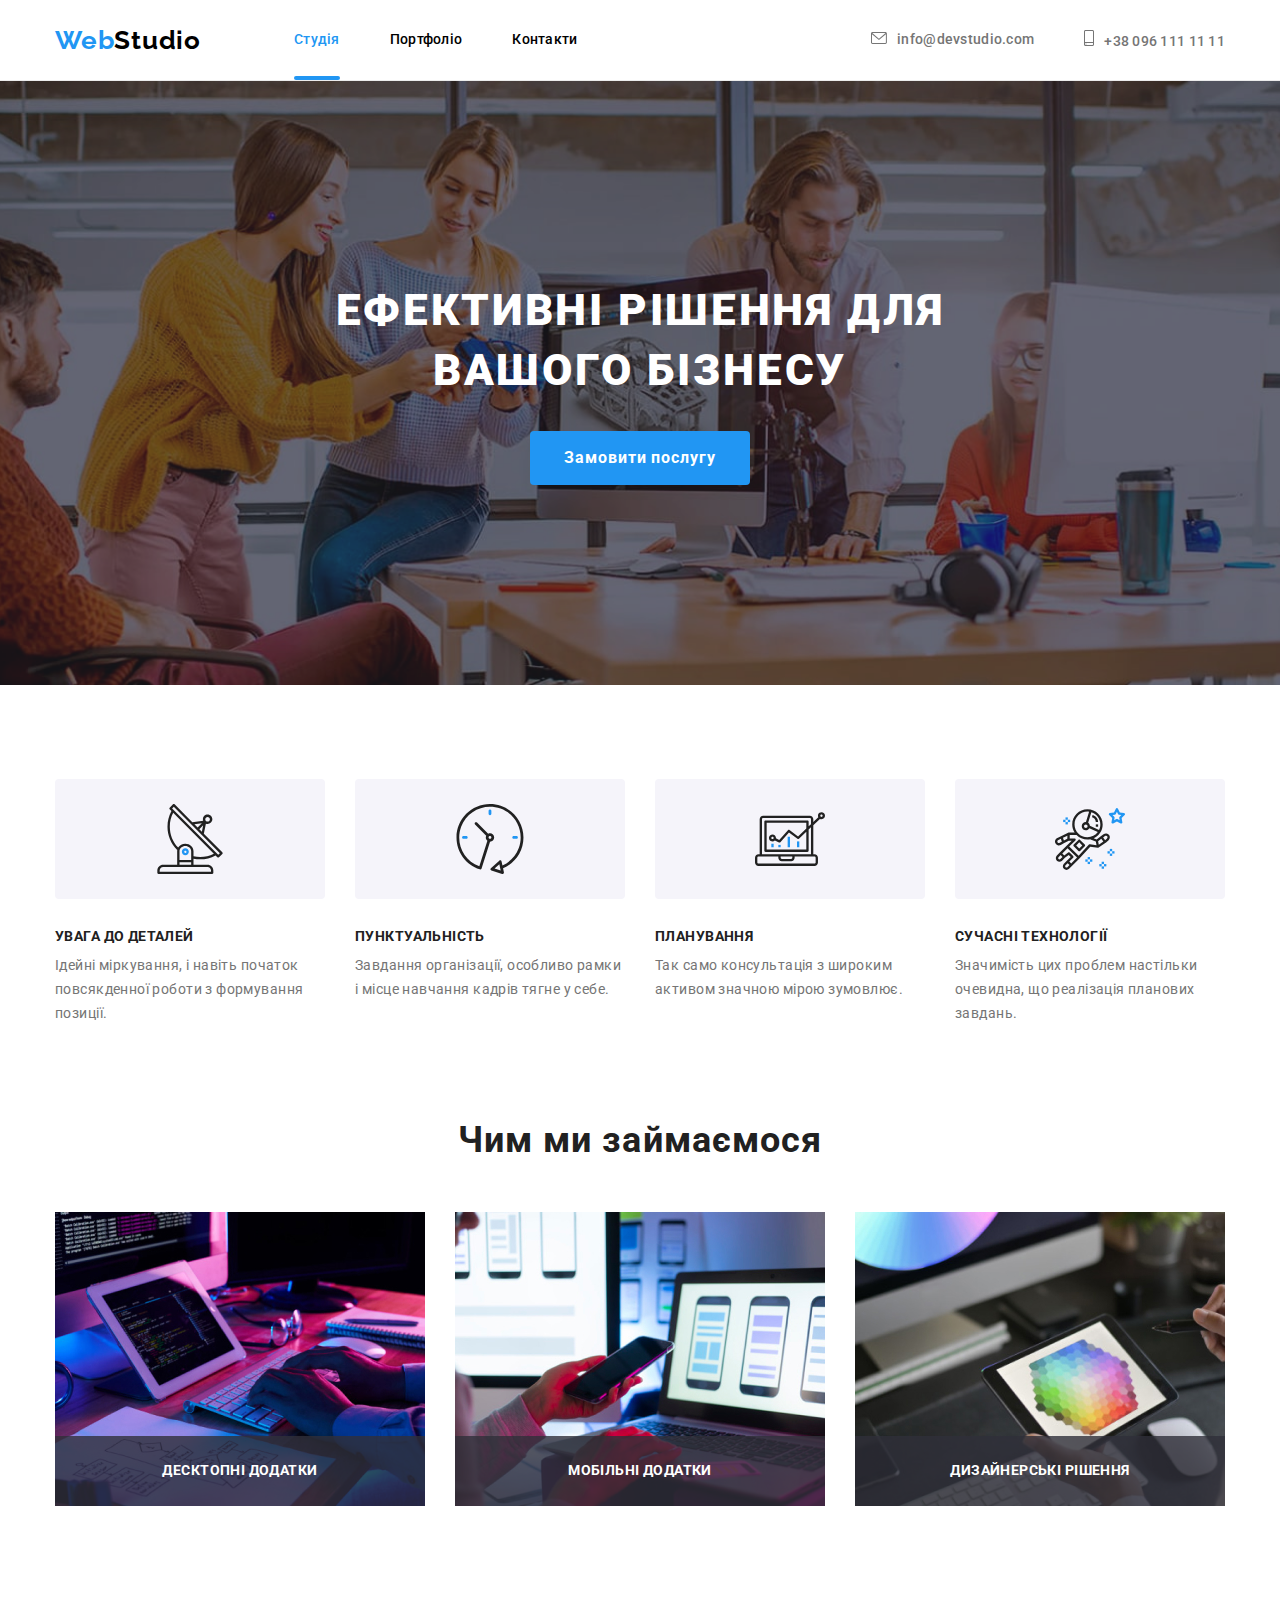
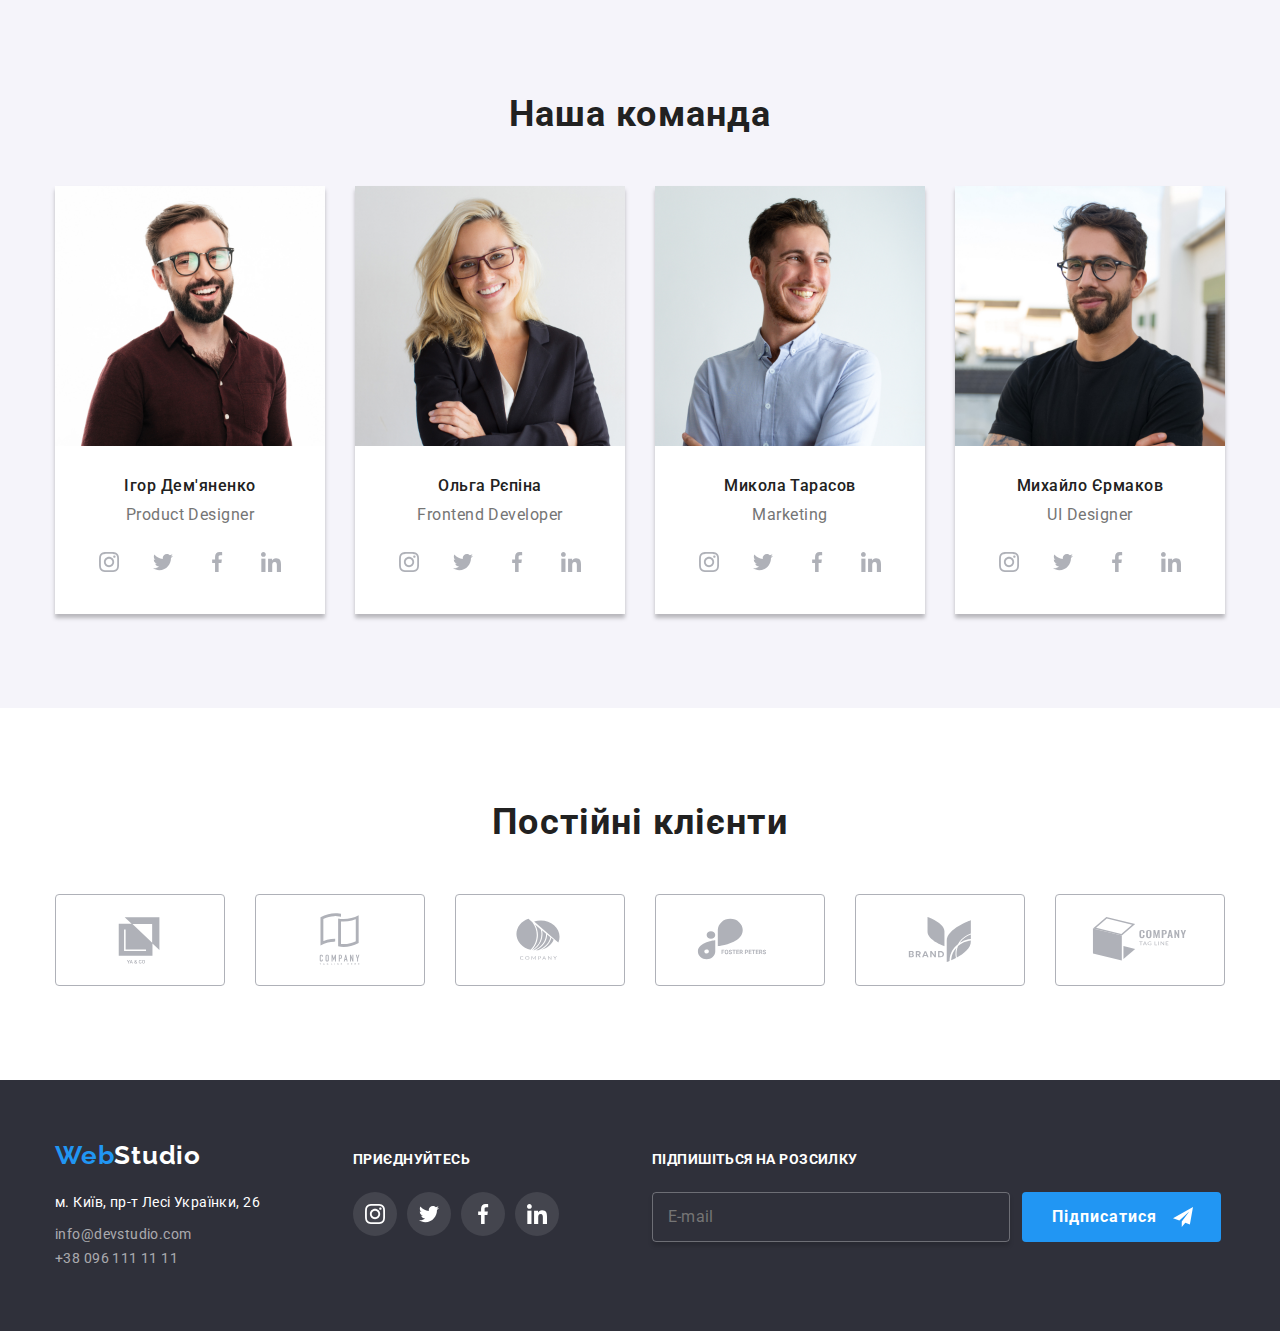
==== commit 6b3ef644: "Alex" ====
--- a/index.html
+++ b/index.html
@@ -9,41 +9,43 @@
     <link rel="preconnect" href="https://fonts.gstatic.com" crossorigin>
     <link href="https://fonts.googleapis.com/css2?family=Raleway:wght@700&family=Roboto:wght@400;500;700;900&display=swap" rel="stylesheet">    
     <link rel="stylesheet" href="https://cdnjs.cloudflare.com/ajax/libs/modern-normalize/1.1.0/modern-normalize.css" integrity="sha512-Y0MM+V6ymRKN2zStTqzQ227DWhhp4Mzdo6gnlRnuaNCbc+YN/ZH0sBCLTM4M0oSy9c9VKiCvd4Jk44aCLrNS5Q==" crossorigin="anonymous" referrerpolicy="no-referrer">
-    <link rel="stylesheet" href="./css/style.css">
+    <link rel="stylesheet" href="./css/main.min.css">
   </head>
   <body>
     <!-- Шапка сторінки -->
-    <header class="header">
-      <nav class="container main-nav">
-      <!-- Навігація на інші сторінки -->        
-        <a class="header-logo link" href="./">        
-          <span class="logo-cyan">Web</span>Studio
-        </a>          
-        <ul class="header-list list">
-          <li class="item"><a href="./" class="header-link-select link">Студія</a></li>
-          <li class="item"><a href="./portfolio.html" class="header-link link">Портфоліо</a></li>
-          <li class="item"><a href="" class="header-link link">Контакти</a></li>
-        </ul>                
-        <!-- Посилання на e-mail та телефон-->        
-        <ul class="auth list">
-          <li class="item">
-           <a class="auth-mail link" href="mailto:info@devstudio.com"><svg width="16" height="12" class="auth-mail-icon">
+<header class="header">
+  <nav class="container header__main-nav">
+    <!-- Навігація на інші сторінки -->
+    <a class="header__logo link" href="./">
+      <span class="header__logo--cyan">Web</span>Studio
+    </a>
+    <ul class="header__list list">
+      <li class="header__item"><a href="./" class="header__link-select link">Студія</a></li>
+      <li class="header__item"><a href="./portfolio.html" class="header__link link">Портфоліо</a></li>
+      <li class="header__item"><a href="" class="header__link link">Контакти</a></li>
+    </ul>
+    <!-- Посилання на e-mail та телефон-->
+    <ul class="header__auth list">
+      <li class="header__item">
+        <a class="header__auth-mail link" href="mailto:info@devstudio.com"><svg width="16" height="12"
+            class="header__auth-mail-icon">
             <use href="./images/icons.svg#icon-envelope"></use>
-          </svg>info@devstudio.com</a>          
-          </li>
-          <li class="item"><a class="auth-tel link"  href="tel:+380961111111"><svg width="10" height="16" class="auth-tel-icon">
+          </svg>info@devstudio.com</a>
+      </li>
+      <li class="header__item"><a class="header__auth-tel link" href="tel:+380961111111"><svg width="10" height="16"
+            class="header__auth-tel-icon">
             <use href="./images/icons.svg#icon-smartphone"></use>
           </svg>+38 096 111 11 11</a></li>
-        </ul>
-        </nav>              
-    </header>    
+    </ul>
+  </nav>
+</header>
     <!-- Основна сторінка сайту-->  
     <main>
       <!-- Герой-->
       <section class="hero">
         <div class="container-hero">        
         <h1 class="hero-title">Ефективні рішення для вашого бізнесу</h1>        
-          <button type="button" class="hero-btn link" data-modal-open>Замовити послугу</button>
+          <button type="button" class="btn link" data-modal-open>Замовити послугу</button>
           <!-- Модальне вікно-->    
           <div class="backdrop is-hidden" data-modal>
             <div class="modal">
@@ -319,57 +321,55 @@
     </main>
     <!-- FOOtER-->
     <footer class="footer">
-      <div class="container-footer">
-        <div class="footer-block">
-          <a class="footer-logo link" href="./">
-            <span class="logo-cyan">Web</span>Studio
+      <div class="footer__container">
+        <div class="footer__block">
+          <a class="footer__logo link" href="./">
+            <span class="footer__logo--cyan">Web</span>Studio
           </a>
-          <address class="footer-address-text link">
+          <address class="footer__address-text link">
             <p>м. Київ, пр-т Лесі Українки, 26</p>
             <!-- Посилання на e-mail та телкфон-->
-            <ul class="footer-nav list">
-              <li class="item"><a class="footer-mail link" href="mailto:info@devstudio.com">info@devstudio.com</a></li>
-              <li><a class="footer-tel link" href="tel:+380961111111">+38 096 111 11 11</a></li>
+            <ul class="footer__nav list">
+              <li class="footer__item"><a class="footer__mail link" href="mailto:info@devstudio.com">info@devstudio.com</a></li>
+              <li><a class="footer__tel link" href="tel:+380961111111">+38 096 111 11 11</a></li>
             </ul>
           </address>
         </div>
-        <div class="footer-block">
-          <h4 class="foot-subtitle">приєднуйтесь</h4>
-          <ul class="footer-soc-list list">
-            <li class="footer-soc-item"><a href="#" class="footer-soc-link link">
-                <svg width="20" height="20" class="footer-soc-icon">
+        <div class="footer__block">
+          <h4 class="footer__subtitle">приєднуйтесь</h4>
+          <ul class="footer__soc-list list">
+            <li class="footer__soc-item"><a href="#" class="footer__soc-link link">
+                <svg width="20" height="20" class="footer__soc-icon">
                   <use href="./images/icons.svg#icon-instagram"></use>
                 </svg>
               </a></li>
-            <li class="footer-soc-item"><a href="#" class="footer-soc-link link">
-                <svg width="20" height="20" class="soc-icon">
+            <li class="footer__soc-item"><a href="#" class="footer__soc-link link">
+                <svg width="20" height="20" class="footer__soc-icon">
                   <use href="./images/icons.svg#icon-twitter"></use>
                 </svg>
               </a></li>
-            <li class="footer-soc-item"><a href="#" class="footer-soc-link link">
-                <svg width="20" height="20" class="soc-icon">
+            <li class="footer__soc-item"><a href="#" class="footer__soc-link link">
+                <svg width="20" height="20" class="footer__soc-icon">
                   <use href="./images/icons.svg#icon-facebook"></use>
                 </svg>
               </a></li>
-            <li class="footer-soc-item"><a href="#" class="footer-soc-link link">
+            <li class="footer__soc-item"><a href="#" class="footer__soc-link link">
                 <svg width="20" height="20" class="soc-icon">
                   <use href="./images/icons.svg#icon-linkedin"></use>
                 </svg>
               </a></li>
           </ul>
         </div>
-        <div class="footer-block">
-          <h4 class="foot-subtitle">Підпишіться на розсилку</h4>
-          <form action="" class="mailing">
-            <div class="mailing">
-            <input type="email" class="footer-input" placeholder="E-mail" name="email" required></div>
-            <div class="mailing">
-            <button type="submit" class="footer-send-btn">Підписатися<svg width="20" height="20" class="send-icon">
+        <div class="footer__block">
+          <h4 class="footer__subtitle">Підпишіться на розсилку</h4>
+          <form action="" class="footer__mailing">
+            <div class="footer__mailing">
+            <input type="email" class="footer__input" placeholder="E-mail" name="email" required></div>
+            <div class="footer__mailing">
+            <button type="submit" class="footer__send-btn">Підписатися<svg width="20" height="20" class="footer__send-icon">
               <use href="./images/icons.svg#icon-send"></use>
-            </svg></button>
-            
-          </div>
-          
+            </svg></button>            
+          </div>          
           </form>
         </div>
       </div>
--- a/css/main.min.css
+++ b/css/main.min.css
@@ -0,0 +1 @@
+p,h1,h2,h3,h4,h5,h6{margin:0}ul{margin:0;padding-left:0}:root{--primary-text-color: #212121;--secandary-text-color: #757575;--title-text-color: #000;--accent-color: #2196f3;--light-color: #FFF;--grey-color: #F5F4FA;--background-dark-color: #2F303A;--soc-color: #AFB1B8;--shadow-color: #EEEEEE;--border-color: #ECECEC;--timing-function: cubic-bezier(0.4, 0, 0.2, 1)}button{cursor:pointer}img{display:block}body{font-family:"Roboto",sans-serif;margin:0;padding:0}.link{text-decoration:none}.list{list-style:none}.container{width:1200px;padding:0 15px;margin:0 auto}.btn{padding:10px 32px;border-radius:4px;border-color:rgba(0,0,0,0);background-color:var(--accent-color);font-weight:700;margin:0 auto;font-family:inherit;font-weight:700;font-size:16px;line-height:1.87;display:flex;align-items:center;text-align:center;letter-spacing:.06em;color:var(--light-color);transition:color 250ms var(--timing-function)}.btn:hover,.btn:focus{color:var(--title-text-color)}.header{border-bottom:1px solid var(--border-color);background-color:var(--light-color)}.header__main-nav{display:flex;align-items:center;justify-content:flex-start}.header__list{display:flex}.header__list .header__item+.header__item{margin-left:50px}.header__logo{margin-right:93px;font-family:"Raleway";font-style:normal;font-weight:700;font-size:26px;line-height:1.19;letter-spacing:.03em;color:var(--title-text-color);transition:color 250ms var(--timing-function)}.header__logo:hover,.header__logo:focus{color:var(--accent-color)}.header__logo--cyan{color:var(--accent-color)}.header__link{position:relative;display:block;padding-top:32px;padding-bottom:32px;font-weight:500;font-size:14px;line-height:1.14;letter-spacing:.02em;color:var(--title-text-color);transition:color 250ms var(--timing-function)}.header__link-select{position:relative;display:block;padding-top:32px;padding-bottom:32px;font-weight:500;font-size:14px;line-height:1.14;letter-spacing:.02em;color:var(--accent-color)}.header__link:hover,.header__link:focus{color:var(--accent-color)}.header__link-select::after{content:"";position:absolute;left:0;bottom:0;opacity:1;width:100%;height:4px;border-radius:2px;background-color:var(--accent-color)}.header__auth{display:flex;margin-left:auto}.header__auth .header__item+.header__item{margin-left:50px}.header__auth-mail:hover,.header__auth-mail:focus{color:var(--accent-color)}.header__auth-mail,.header__auth-tel{padding-top:32px;padding-bottom:32px;font-weight:500;font-size:14px;line-height:1.14;letter-spacing:.02em;color:var(--secandary-text-color);transition:color 250ms var(--timing-function)}.header__auth-tel:hover,.header__auth-tel:focus{color:var(--accent-color)}.header__auth-mail-icon{margin-right:10px;fill:currentColor;transition:fill 250ms var(--timing-function)}.header__auth-tel-icon{margin-right:10px;fill:currentColor;transition:fill 250ms var(--timing-function)}.footer{padding:60px 0;background-color:var(--background-dark-color)}.footer__container{display:flex;width:1200px;align-items:baseline;padding:0 15px;margin:0 auto}.footer__block:not(:last-child){margin-right:93px}.footer__logo{font-family:"Raleway";font-style:normal;font-weight:700;font-size:26px;line-height:1.19;letter-spacing:.03em;color:var(--light-color);transition:color 250ms var(--timing-function)}.footer__logo:hover,.footer__logo:focus{color:var(--accent-color)}.footer__logo--cyan{color:var(--accent-color)}.footer__address-text{margin-top:20px;font-family:"Roboto";font-style:normal;font-weight:400;font-size:14px;line-height:1.71;letter-spacing:.03em;color:var(--light-color)}.footer__address-text p,.footer__nav .item{margin-bottom:9px}.footer__tel,.footer__mail{font-family:"Roboto";font-style:normal;font-weight:400;font-size:14px;line-height:1.71;letter-spacing:.03em;color:rgba(255,255,255,.6);transition:color 250ms var(--timing-function)}.footer__tel:hover,.footer__mail:hover,.footer__tel:focus,.footer__mail:focus{color:var(--accent-color)}.footer__soc{display:flex}.footer__subtitle{margin-bottom:20px;font-family:"Roboto";font-style:normal;font-weight:700;font-size:14px;line-height:1.71;letter-spacing:.03em;text-transform:uppercase;color:var(--light-color)}.footer__soc-list{display:flex;justify-content:center;justify-items:center}.footer__soc-item{width:44px;height:44px}.footer__soc-item:not(:last-child){margin-right:10px}.footer__soc-link{width:100%;height:100%;display:flex;border-radius:50%;background-color:rgba(255,255,255,.1);justify-content:center;align-items:center;color:var(--light-color);transition:background-color 250ms var(--timing-function)}.footer__soc-link:hover,.footer__soc-link:focus{background-color:var(--accent-color);color:var(--light-color)}.footer__soc-icon{fill:currentColor;transition:color 250ms var(--timing-function)}.footer__input{width:358px;height:50px;padding:15px;background-color:rgba(0,0,0,0);border:1px solid rgba(255,255,255,.3);box-shadow:0 4px 4px rgba(0,0,0,.15);border-radius:4px;font-weight:400;font-size:16px;line-height:1.25;letter-spacing:.01em;color:rgba(255,255,255,.6);transform:border-color 250ms var(--timing-function)}.footer__input:hover{background-color:rgba(0,0,0,0);border-color:var(--accent-color);transform:var(--border-color)}.footer__send-btn{padding-left:28px;padding-right:62px;border-radius:4px;border-color:rgba(0,0,0,0);background-color:var(--accent-color);font-weight:700;margin:0 0;font-family:inherit;font-weight:700;font-size:16px;line-height:1.87;display:flex;align-items:center;text-align:left;letter-spacing:.06em;color:var(--light-color);transition:color 250ms var(--timing-function)}.footer__send-btn:hover,.footer__send-btn:focus{color:var(--title-text-color)}.footer__mailing{position:relative;display:flex}form .footer__mailing+.footer__mailing{margin-left:12px}.footer__send-icon{position:absolute;top:50%;right:28px;transform:translateY(-50%);fill:currentColor;transition:fill 250ms var(--timing-function)}.footer__send-btn:hover,.footer__send-btn:focus>.send-icon{fill:var(--title-text-color)}.hero{max-width:1600px;background-image:url("../images/img-fon.jpg");background-size:cover;background-position:center;background-repeat:no-repeat;margin:0 auto}.container-hero{background-color:rgba(47,48,58,.4);margin:0 auto;padding:200px 0}.hero-title{display:block;width:700px;margin:0 auto 30px;font-weight:900;font-size:44px;line-height:1.36;text-align:center;letter-spacing:.06em;text-transform:uppercase;color:var(--light-color)}.backdrop{position:fixed;top:0;left:0;width:100%;height:100%;background:rgba(0,0,0,.2);opacity:1;z-index:2;transition:opacity 250ms var(--timing-function),visibility 250ms var(--timing-function)}.backdrop.is-hidden{visibility:hidden;opacity:0;pointer-events:none}.backdrop.is-hidden .modal{opacity:0;transform:translate(-50%, -50%) scale(0)}.modal{position:absolute;top:50%;left:50%;padding:40px 40px;transform:translate(-50%, -50%) scale(1);transition:opacity 250ms var(--timing-function),transform 250ms var(--timing-function);min-width:528px;min-height:581px;border-radius:4px;background:var(--light-color)}.modal-close{position:absolute;padding:0;top:8px;right:8px;border:var(--light-color)}.close-icon{width:30px;height:30px;padding:6px;background-color:rgba(0,0,0,0);fill:var(--title-text-color);border:1px solid rgba(0,0,0,.1);border-radius:15px}.close-icon:hover,.close-icon:focus{fill:var(--accent-color)}.modal-heading{margin-bottom:12px;font-weight:700;font-size:20px;line-height:1.15;text-align:center;letter-spacing:.03em;color:var(--primary-text-color)}.modal-input{width:100%;height:40px;padding:12px;padding-left:42px;border:1px solid rgba(33,33,33,.2);border-radius:4px;font-weight:400;font-size:12px;color:var(--primary-text-color);transform:border-color 250ms var(--timing-function)}.modal-input::-moz-placeholder{color:var(--accent-color);font-weight:700}.modal-input:-ms-input-placeholder{color:var(--accent-color);font-weight:700}.modal-input::placeholder{color:var(--accent-color);font-weight:700}.modal-input:hover,.modal-input:focus{border-color:var(--accent-color)}.modal-input-group{display:block;margin-bottom:10px}.modal-input-wrapper{position:relative}.lab-form{display:block;margin-bottom:4px;font-weight:400;font-size:12px;letter-spacing:.01em;color:var(--secandary-text-color)}.modal-input-icon{position:absolute;top:50%;left:12px;transform:translateY(-50%);fill:currentColor}.modal-input:hover+.modal-input-icon{fill:var(--accent-color)}.modal-input:focus+.modal-input-icon{fill:var(--accent-color)}.modal-text{width:100%;height:120px;border:1px solid rgba(33,33,33,.2);border-radius:4px;padding:12px 16px;resize:none;font-weight:400;font-size:12px;line-height:1.15;letter-spacing:.01em;color:var(--primary-text-color)}.modal-text::-moz-placeholder{background-color:rgba(0,0,0,0);border-color:var(--accent-color)}.modal-text:-ms-input-placeholder{background-color:rgba(0,0,0,0);border-color:var(--accent-color)}.modal-text:hover,.modal-text::placeholder{background-color:rgba(0,0,0,0);border-color:var(--accent-color)}.center-checkbox{padding:0 14px;margin-bottom:30px}.modal-checkbox{display:flex;justify-content:flex-end;padding:0 14px}.modal-conditions{position:relative;display:flex;justify-content:center;font-weight:400;font-size:14px;letter-spacing:.03em;color:var(--secandary-text-color)}.checkbox{-webkit-appearance:none;-moz-appearance:none;appearance:none}.checkbox-icon{display:flex;margin-right:10px;width:16px;height:16px;border:2px solid var(--primary-text-color);border-radius:2px}.checkbox:checked+.checkbox-icon{border-color:rgba(0,0,0,0);background-color:var(--accent-color);background-image:url(../images/check.svg);background-size:contain;background-origin:border-box}.modal-umovi{display:flex;justify-content:center;margin-left:6px;font-weight:400;font-size:14px;letter-spacing:.03em;color:var(--accent-color)}.form-send-btn{display:inline-block;padding:10px 52px;border-radius:4px;border-color:rgba(0,0,0,0);background-color:var(--accent-color);font-weight:700;margin:0 auto;font-family:inherit;font-weight:700;font-size:16px;line-height:1.87;display:flex;align-items:center;text-align:center;letter-spacing:.06em;color:var(--light-color);transition:color 250ms var(--timing-function)}.form-send-btn:hover,.form-send-btn:focus{color:var(--title-text-color)}.feature-list{display:flex}.feature-list .item+.item{margin-left:30px}.feature{margin-top:0;padding:94px 15px}.feature-icon{display:flex;height:120px;background-color:var(--grey-color);justify-content:center;align-items:center;margin-bottom:30px;border-radius:4px}.feature-title{margin-bottom:10px;font-size:14px;line-height:1.14;letter-spacing:.03em;text-transform:uppercase;color:var(--primary-text-color)}.feature-text{max-width:270px;font-size:14px;line-height:1.71;letter-spacing:.03em;color:var(--secandary-text-color)}.direct{margin-top:0;padding-top:0;padding-left:15px;padding-right:15px;padding-bottom:94px}.direct-list{display:flex;margin:0 0}.direct-list .direct-item+.direct-item{margin-left:30px}.direct-item{position:relative}.direct-subtitle{display:flex;width:370px;height:70px;justify-content:center;align-items:center;padding:27 auto;position:absolute;bottom:0px;background:rgba(47,48,58,.8);font-weight:700;font-size:14px;line-height:1.14;text-align:center;letter-spacing:.03em;text-transform:uppercase;color:var(--light-color)}.team{margin:0 0;padding:94px 15px;background:var(--grey-color)}.team-list{display:flex;margin:0 0}img{display:block}.team-list .team-item+.team-item{margin-left:30px;max-width:270px}.team-item{padding-bottom:30px;background-color:var(--light-color);box-shadow:0px 4px 4px rgba(0,0,0,.25)}.title{margin-bottom:50px;font-size:36px;line-height:1.16;text-align:center;letter-spacing:.03em;color:var(--primary-text-color)}.subtitle{margin-top:30px;margin-bottom:10px;font-weight:500;font-size:16px;line-height:1.19;text-align:center;letter-spacing:.03em;color:var(--primary-text-color)}.desc{margin-bottom:16px;font-size:16px;line-height:1.19;text-align:center;letter-spacing:.03em;color:var(--secandary-text-color)}.team-soc-list{display:flex;justify-content:center;justify-items:center}.soc-item{width:44px;height:44px}.soc-item:not(:last-child){margin-right:10px}.soc-link{width:100%;height:100%;display:flex;border-radius:50%;background-color:var(--light-color);justify-content:center;align-items:center;color:var(--soc-color);transition:background-color 250ms var(--timing-function)}.soc-link:hover,.soc-link:focus{background-color:var(--accent-color);color:var(--light-color)}.soc-icon{fill:currentColor;transition:color 250ms var(--timing-function)}.customers{margin:0 0;padding:94px 15px}.customers-list{display:flex;justify-content:center;justify-items:center}.customers-item{width:170px;height:92px}.customers-item:not(:last-child){margin-right:30px}.customers-link{width:100%;height:100%;display:flex;background-color:var(--light-color);justify-content:center;align-items:center;color:var(--soc-color);border:1px solid var(--soc-color);border-radius:4px}.customers-link:hover,.customers-link:focus{border-color:var(--accent-color);color:var(--accent-color)}.customers-icon{fill:currentColor;transition:color 250ms var(--timing-function)}.portfolio{padding:94px 15px 64px}.button-list{display:flex;align-items:center;justify-content:center;margin-bottom:50px}.button-list .item+.item{margin-left:8px}.portfolio-btn{display:inline-block;padding:6px 25px;border-radius:4px;border-color:rgba(0,0,0,0);background-color:var(--grey-color);margin:0 auto;font-family:inherit;font-weight:500;font-size:16px;line-height:1.63;text-align:center;letter-spacing:.03em;color:var(--primary-text-color);transition:background-color 250ms var(--timing-function),color 250ms var(--timing-function),box-shadow 250ms var(--timing-function)}.portfolio-btn:hover{color:var(--light-color);background-color:var(--accent-color);box-shadow:0px 4px 4px rgba(0,0,0,.25)}.portfolio-btn:focus{color:var(--light-color);background-color:var(--accent-color);box-shadow:0px 4px 4px rgba(0,0,0,.25)}.portfolio-list{display:inline-flex;flex-wrap:wrap;margin:0 0;gap:30px}.portfolio-link{position:relative;display:block;overflow:hidden}.portfolio-link:hover{box-shadow:0px 1px 1px rgba(0,0,0,.12),0px 4px 4px rgba(0,0,0,.06),1px 4px 6px rgba(0,0,0,.16)}.portfolio-link:focus{box-shadow:0px 1px 1px rgba(0,0,0,.12),0px 4px 4px rgba(0,0,0,.06),1px 4px 6px rgba(0,0,0,.16)}.portfolio-item:hover .portfolio-cover-text{transform:translateY(0)}.portfolio-img{position:relative;overflow:hidden}.portfolio-cover-text{position:absolute;top:0;padding:63px 24px;height:100%;transform:translateY(100%);transition:transform 250ms var(--timing-function);font-weight:400;font-size:18px;line-height:1.55;letter-spacing:.03em;color:var(--light-color);background:rgba(33,150,243,.9)}.portfolio-info{background-color:var(--light-color);border:1px solid var(--border-color);padding:20px 24px}.portfolio-title{margin-bottom:4px;font-size:18px;line-height:2;letter-spacing:.06em;color:var(--primary-text-color)}.portfolio-sutitle{font-size:16px;line-height:1.88;letter-spacing:.03em;color:var(--secandary-text-color)}/*# sourceMappingURL=main.min.css.map */